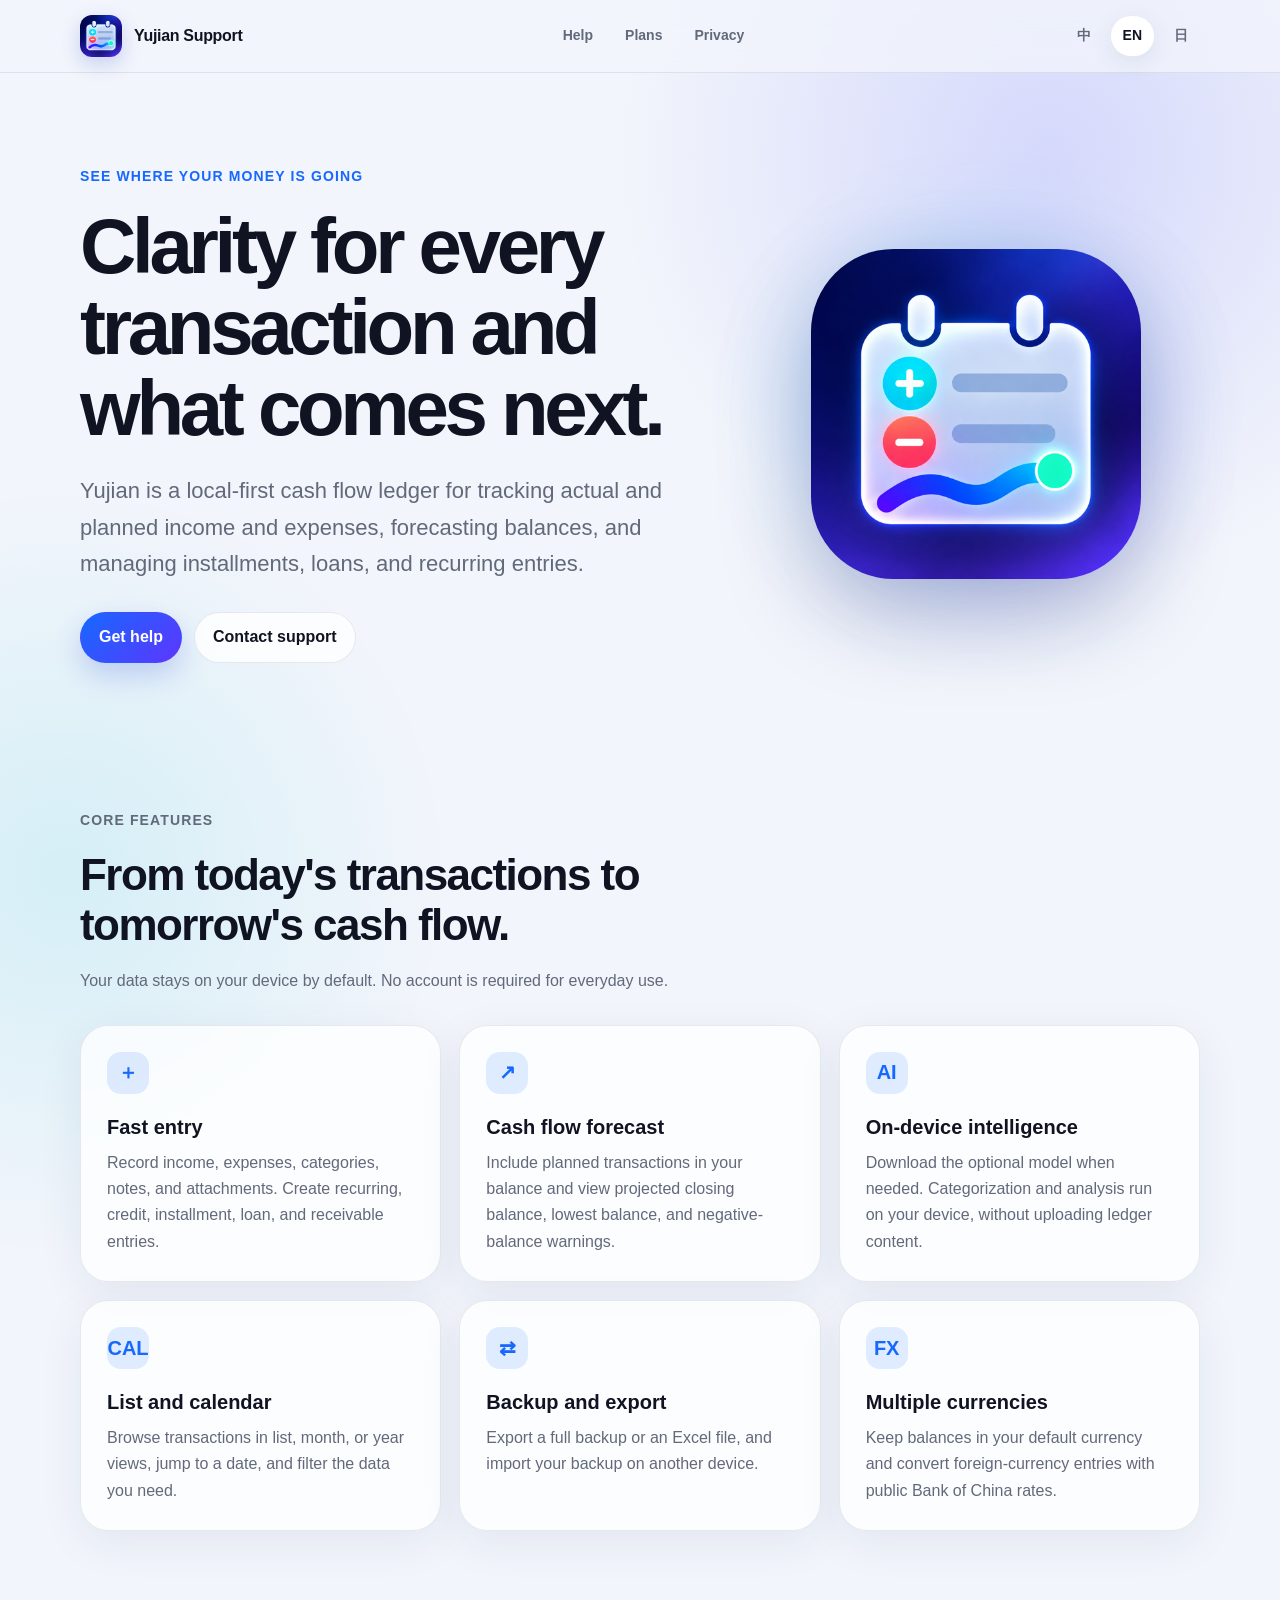
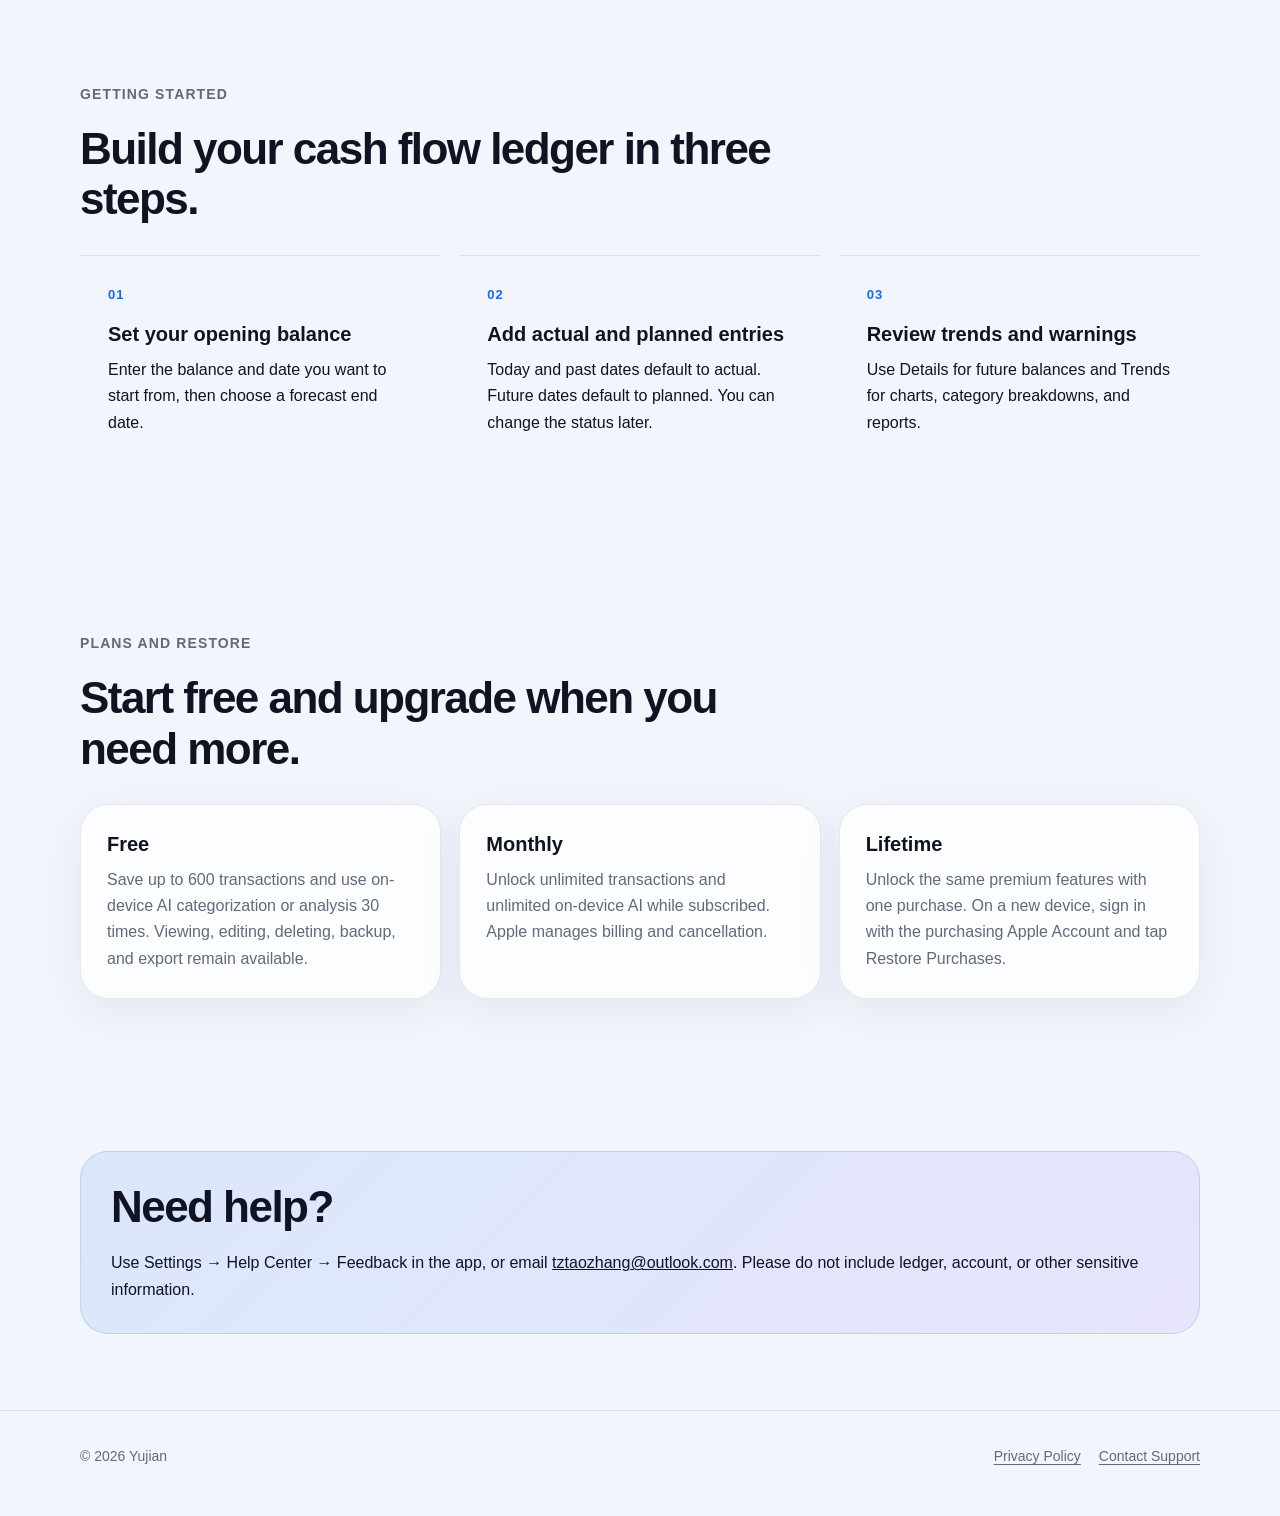
==== en/index.html @ 29faec28 "Add English support pages" ====
<!doctype html>
<html lang="en">
<head>
  <meta charset="utf-8"><meta name="viewport" content="width=device-width, initial-scale=1">
  <meta name="description" content="Official support for Yujian, a local-first cash flow and budgeting app.">
  <title>Yujian · Official Support</title><link rel="icon" href="../assets/app-icon.png"><link rel="stylesheet" href="../styles.css">
</head>
<body>
  <header class="site-header"><nav class="nav shell" aria-label="Main navigation"><a class="brand" href="index.html"><img src="../assets/app-icon.png" alt="Yujian app icon"><span>Yujian Support</span></a><div class="nav-links"><a href="#help">Help</a><a href="#purchase">Plans</a><a href="privacy.html">Privacy</a></div><div class="language-links" aria-label="Language"><a href="../index.html">中</a><a href="index.html" aria-current="page">EN</a><a href="../ja/index.html">日</a></div></nav></header>
  <main>
    <section class="hero shell"><div><p class="eyebrow">See where your money is going</p><h1>Clarity for every transaction and what comes next.</h1><p class="lead">Yujian is a local-first cash flow ledger for tracking actual and planned income and expenses, forecasting balances, and managing installments, loans, and recurring entries.</p><div class="actions"><a class="button" href="#help">Get help</a><a class="button secondary" href="mailto:tztaozhang@outlook.com">Contact support</a></div></div><div class="hero-art" aria-hidden="true"><img src="../assets/app-icon.png" alt=""></div></section>
    <section class="section shell" id="help"><div class="section-heading"><p class="eyebrow">Core features</p><h2>From today's transactions to tomorrow's cash flow.</h2><p>Your data stays on your device by default. No account is required for everyday use.</p></div><div class="grid">
      <article class="card"><div class="icon">＋</div><h3>Fast entry</h3><p>Record income, expenses, categories, notes, and attachments. Create recurring, credit, installment, loan, and receivable entries.</p></article>
      <article class="card"><div class="icon">↗</div><h3>Cash flow forecast</h3><p>Include planned transactions in your balance and view projected closing balance, lowest balance, and negative-balance warnings.</p></article>
      <article class="card"><div class="icon">AI</div><h3>On-device intelligence</h3><p>Download the optional model when needed. Categorization and analysis run on your device, without uploading ledger content.</p></article>
      <article class="card"><div class="icon">CAL</div><h3>List and calendar</h3><p>Browse transactions in list, month, or year views, jump to a date, and filter the data you need.</p></article>
      <article class="card"><div class="icon">⇄</div><h3>Backup and export</h3><p>Export a full backup or an Excel file, and import your backup on another device.</p></article>
      <article class="card"><div class="icon">FX</div><h3>Multiple currencies</h3><p>Keep balances in your default currency and convert foreign-currency entries with public Bank of China rates.</p></article>
    </div></section>
    <section class="section shell"><div class="section-heading"><p class="eyebrow">Getting started</p><h2>Build your cash flow ledger in three steps.</h2></div><div class="steps"><article class="step"><h3>Set your opening balance</h3><p>Enter the balance and date you want to start from, then choose a forecast end date.</p></article><article class="step"><h3>Add actual and planned entries</h3><p>Today and past dates default to actual. Future dates default to planned. You can change the status later.</p></article><article class="step"><h3>Review trends and warnings</h3><p>Use Details for future balances and Trends for charts, category breakdowns, and reports.</p></article></div></section>
    <section class="section shell" id="purchase"><div class="section-heading"><p class="eyebrow">Plans and restore</p><h2>Start free and upgrade when you need more.</h2></div><div class="grid"><article class="card"><h3>Free</h3><p>Save up to 600 transactions and use on-device AI categorization or analysis 30 times. Viewing, editing, deleting, backup, and export remain available.</p></article><article class="card"><h3>Monthly</h3><p>Unlock unlimited transactions and unlimited on-device AI while subscribed. Apple manages billing and cancellation.</p></article><article class="card"><h3>Lifetime</h3><p>Unlock the same premium features with one purchase. On a new device, sign in with the purchasing Apple Account and tap Restore Purchases.</p></article></div></section>
    <section class="section shell"><div class="notice"><h2>Need help?</h2><p>Use Settings → Help Center → Feedback in the app, or email <a href="mailto:tztaozhang@outlook.com">tztaozhang@outlook.com</a>. Please do not include ledger, account, or other sensitive information.</p></div></section>
  </main>
  <footer class="site-footer"><div class="footer-row shell"><span>© 2026 Yujian</span><div class="footer-links"><a href="privacy.html">Privacy Policy</a><a href="mailto:tztaozhang@outlook.com">Contact Support</a></div></div></footer>
</body></html>
---- styles.css ----
:root {
  color-scheme: light dark;
  --ink: #101321;
  --muted: #62697a;
  --surface: rgba(255, 255, 255, 0.78);
  --surface-strong: #ffffff;
  --line: rgba(31, 49, 91, 0.1);
  --blue: #1668ff;
  --violet: #5e36ff;
  --cyan: #00bfd6;
  --wash: #f2f5fb;
  --shadow: 0 20px 70px rgba(20, 46, 115, 0.12);
  --radius: 28px;
}

* { box-sizing: border-box; }

html { scroll-behavior: smooth; }

body {
  margin: 0;
  min-width: 320px;
  color: var(--ink);
  background:
    radial-gradient(circle at 82% 5%, rgba(68, 75, 255, 0.17), transparent 27rem),
    radial-gradient(circle at 5% 28%, rgba(0, 191, 214, 0.12), transparent 24rem),
    var(--wash);
  font-family: -apple-system, BlinkMacSystemFont, "SF Pro Text", "PingFang SC", "Hiragino Sans", "Helvetica Neue", Arial, sans-serif;
  line-height: 1.65;
  -webkit-font-smoothing: antialiased;
}

a { color: inherit; }

.shell {
  width: min(1120px, calc(100% - 40px));
  margin: 0 auto;
}

.site-header {
  position: sticky;
  z-index: 10;
  top: 0;
  border-bottom: 1px solid var(--line);
  background: color-mix(in srgb, var(--wash) 78%, transparent);
  backdrop-filter: blur(24px) saturate(150%);
  -webkit-backdrop-filter: blur(24px) saturate(150%);
}

.nav {
  min-height: 72px;
  display: flex;
  align-items: center;
  justify-content: space-between;
  gap: 20px;
}

.brand {
  display: inline-flex;
  align-items: center;
  gap: 12px;
  text-decoration: none;
  font-weight: 750;
  letter-spacing: -0.02em;
}

.brand img {
  width: 42px;
  height: 42px;
  border-radius: 12px;
  box-shadow: 0 7px 20px rgba(28, 55, 180, 0.2);
}

.nav-links, .language-links {
  display: flex;
  align-items: center;
  gap: 8px;
}

.nav-links a, .language-links a {
  padding: 8px 12px;
  border-radius: 999px;
  color: var(--muted);
  font-size: 14px;
  font-weight: 650;
  text-decoration: none;
}

.nav-links a:hover, .nav-links a:focus-visible,
.language-links a:hover, .language-links a:focus-visible,
.language-links a[aria-current="page"] {
  color: var(--ink);
  background: var(--surface-strong);
  outline: none;
  box-shadow: 0 6px 24px rgba(22, 37, 84, 0.09);
}

.hero {
  display: grid;
  grid-template-columns: minmax(0, 1.15fr) minmax(300px, 0.85fr);
  align-items: center;
  gap: 64px;
  min-height: 650px;
  padding: 92px 0 70px;
}

.eyebrow {
  margin: 0 0 18px;
  color: var(--blue);
  font-size: 14px;
  font-weight: 760;
  letter-spacing: 0.08em;
  text-transform: uppercase;
}

h1, h2, h3, p { margin-top: 0; }

h1 {
  max-width: 760px;
  margin-bottom: 24px;
  font-size: clamp(44px, 7vw, 78px);
  line-height: 1.04;
  letter-spacing: -0.055em;
}

h2 {
  margin-bottom: 18px;
  font-size: clamp(30px, 4vw, 44px);
  line-height: 1.14;
  letter-spacing: -0.035em;
}

h3 {
  margin-bottom: 10px;
  font-size: 20px;
  line-height: 1.3;
}

.lead {
  max-width: 660px;
  margin-bottom: 30px;
  color: var(--muted);
  font-size: clamp(18px, 2.1vw, 22px);
}

.actions {
  display: flex;
  flex-wrap: wrap;
  gap: 12px;
}

.button {
  display: inline-flex;
  min-height: 48px;
  align-items: center;
  justify-content: center;
  padding: 11px 18px;
  border: 1px solid transparent;
  border-radius: 999px;
  background: linear-gradient(135deg, var(--blue), var(--violet));
  color: #fff;
  font-weight: 720;
  text-decoration: none;
  box-shadow: 0 12px 28px rgba(42, 72, 220, 0.22);
}

.button.secondary {
  border-color: var(--line);
  background: var(--surface);
  color: var(--ink);
  box-shadow: none;
}

.hero-art {
  position: relative;
  display: grid;
  place-items: center;
  min-height: 380px;
}

.hero-art::before {
  position: absolute;
  width: 330px;
  height: 330px;
  border-radius: 50%;
  background: linear-gradient(135deg, rgba(0, 207, 227, 0.55), rgba(71, 50, 255, 0.66));
  filter: blur(54px);
  content: "";
  opacity: 0.43;
}

.hero-art img {
  position: relative;
  width: min(330px, 74vw);
  border-radius: 25%;
  box-shadow: 0 34px 90px rgba(18, 36, 115, 0.28);
}

.section { padding: 76px 0; }

.section-heading {
  max-width: 700px;
  margin-bottom: 30px;
}

.section-heading p { color: var(--muted); }

.grid {
  display: grid;
  grid-template-columns: repeat(3, minmax(0, 1fr));
  gap: 18px;
}

.card {
  min-height: 190px;
  padding: 26px;
  border: 1px solid var(--line);
  border-radius: var(--radius);
  background: var(--surface);
  box-shadow: 0 12px 45px rgba(27, 44, 97, 0.07);
}

.card p, .card li { color: var(--muted); }
.card p:last-child { margin-bottom: 0; }

.icon {
  display: grid;
  width: 42px;
  height: 42px;
  place-items: center;
  margin-bottom: 20px;
  border-radius: 14px;
  background: color-mix(in srgb, var(--blue) 12%, transparent);
  color: var(--blue);
  font-size: 20px;
  font-weight: 800;
}

.steps {
  display: grid;
  grid-template-columns: repeat(3, minmax(0, 1fr));
  gap: 18px;
  counter-reset: step;
}

.step {
  position: relative;
  padding: 28px;
  border-top: 1px solid var(--line);
  counter-increment: step;
}

.step::before {
  display: block;
  margin-bottom: 16px;
  color: var(--blue);
  font-size: 13px;
  font-weight: 800;
  letter-spacing: 0.08em;
  content: "0" counter(step);
}

.notice {
  padding: 30px;
  border: 1px solid rgba(22, 104, 255, 0.18);
  border-radius: var(--radius);
  background: linear-gradient(135deg, rgba(22, 104, 255, 0.1), rgba(94, 54, 255, 0.08));
}

.notice p:last-child { margin-bottom: 0; }

.legal {
  max-width: 780px;
  padding: 72px 0 96px;
}

.legal .meta {
  margin-bottom: 40px;
  color: var(--muted);
}

.legal section {
  padding: 24px 0;
  border-top: 1px solid var(--line);
}

.legal ul { padding-left: 1.25rem; }
.legal li { margin: 8px 0; }

.site-footer {
  padding: 34px 0 48px;
  border-top: 1px solid var(--line);
  color: var(--muted);
  font-size: 14px;
}

.footer-row {
  display: flex;
  align-items: center;
  justify-content: space-between;
  gap: 20px;
}

.footer-links {
  display: flex;
  flex-wrap: wrap;
  gap: 18px;
}

.footer-links a { text-underline-offset: 3px; }

@media (max-width: 820px) {
  .shell { width: min(100% - 28px, 720px); }
  .nav-links { display: none; }
  .hero { grid-template-columns: 1fr; gap: 24px; min-height: auto; padding-top: 68px; }
  .hero-art { min-height: 330px; order: -1; }
  .hero-art img { width: min(250px, 66vw); }
  .grid, .steps { grid-template-columns: 1fr; }
  .section { padding: 58px 0; }
}

@media (max-width: 520px) {
  .brand span { display: none; }
  .language-links a { padding-inline: 9px; }
  h1 { font-size: 43px; }
  .card, .notice { padding: 22px; border-radius: 24px; }
  .footer-row { align-items: flex-start; flex-direction: column; }
}

@media (prefers-color-scheme: dark) {
  :root {
    --ink: #f3f5fb;
    --muted: #a9afc0;
    --surface: rgba(25, 28, 39, 0.82);
    --surface-strong: #232633;
    --line: rgba(220, 228, 255, 0.11);
    --wash: #0d0f17;
    --shadow: 0 20px 70px rgba(0, 0, 0, 0.25);
  }
  .hero-art img { box-shadow: 0 34px 90px rgba(0, 0, 0, 0.48); }
}

@media (prefers-reduced-motion: reduce) {
  html { scroll-behavior: auto; }
  *, *::before, *::after { animation-duration: 0.01ms !important; animation-iteration-count: 1 !important; transition-duration: 0.01ms !important; }
}
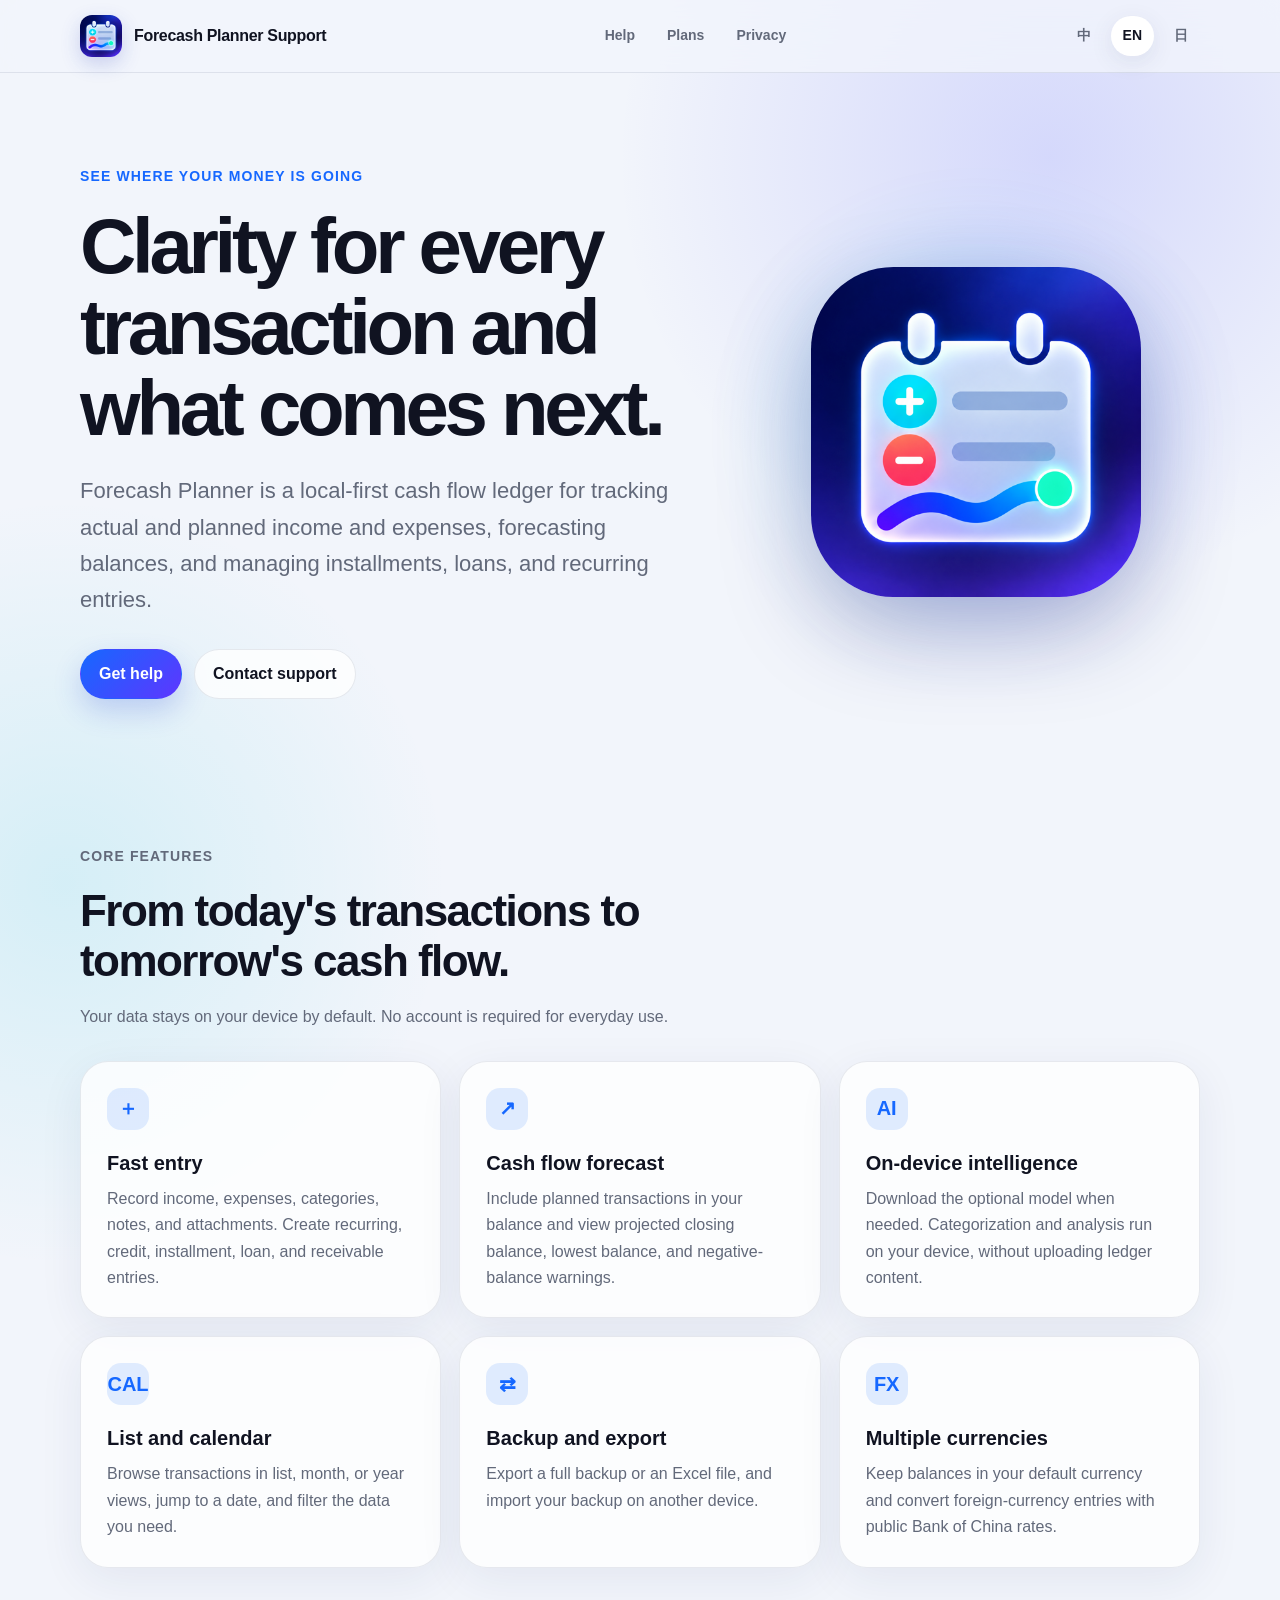
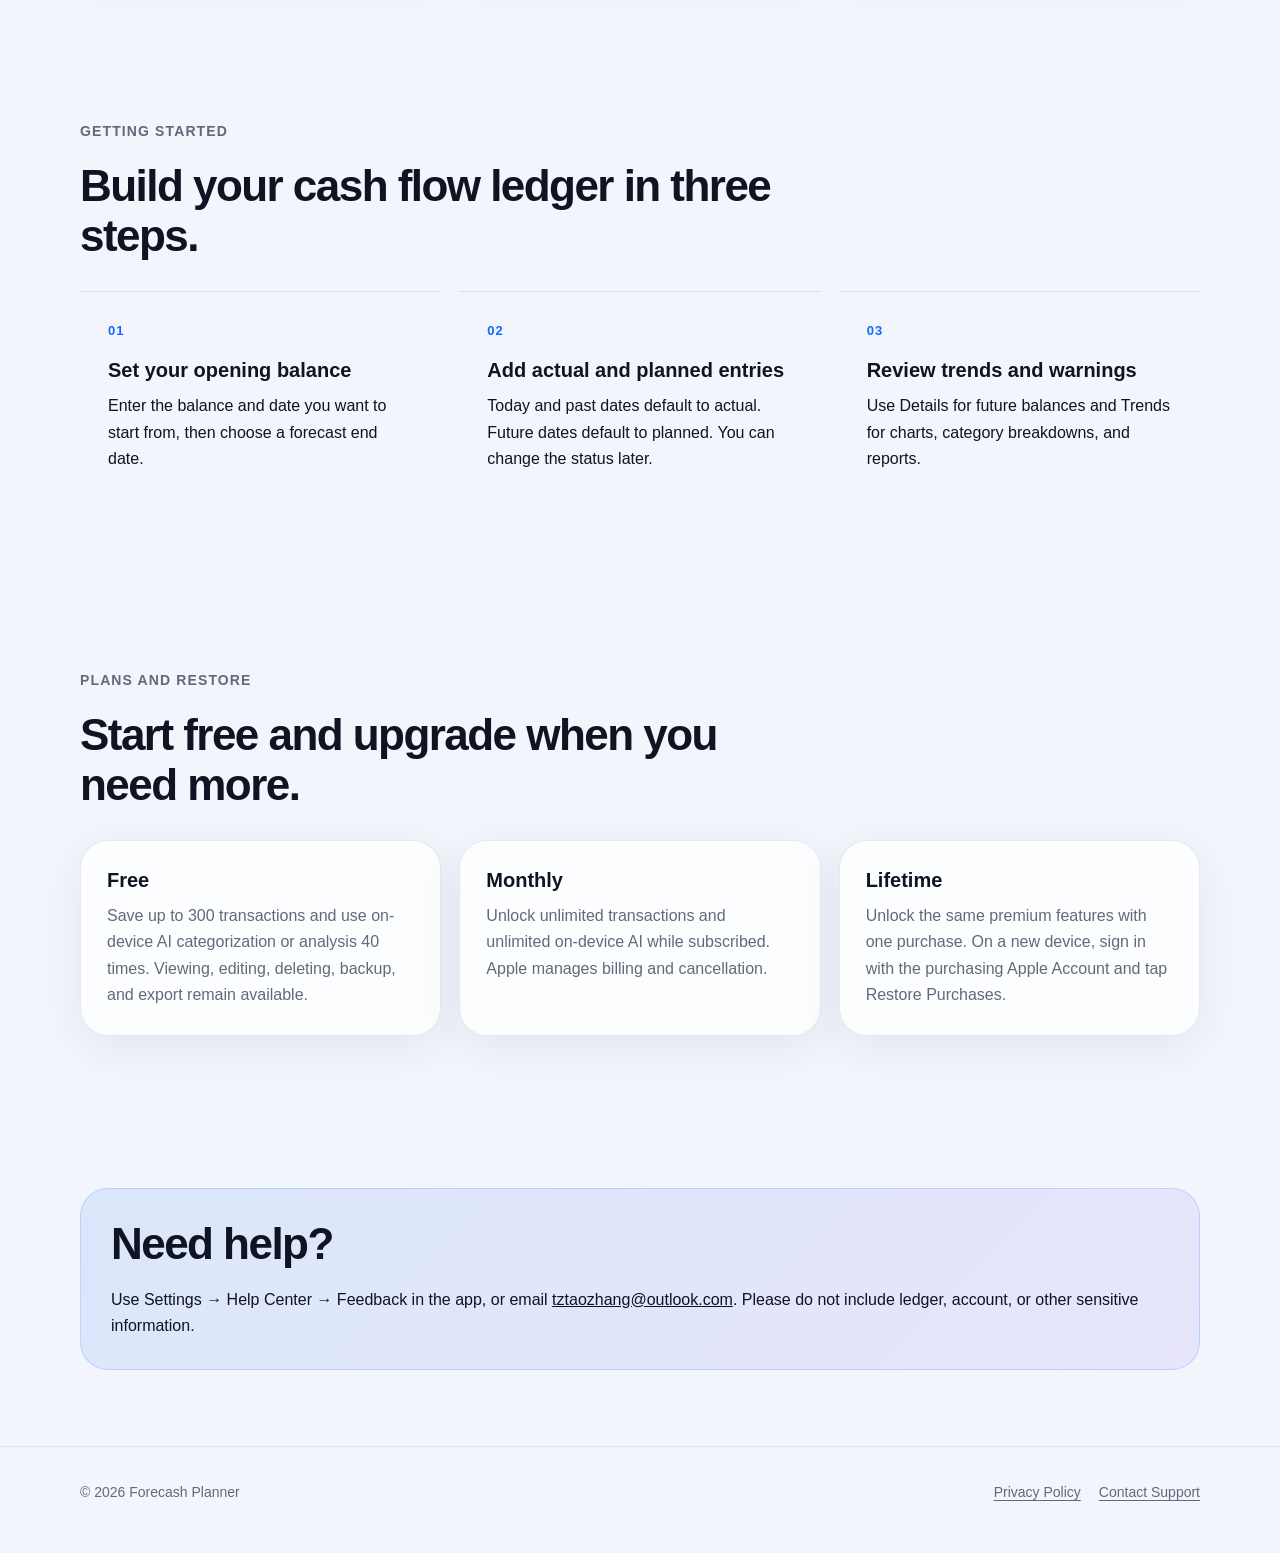
==== commit 01f9bc2a: "Align support site with Forecash Planner and 300/40 free allowance" ====
--- a/en/index.html
+++ b/en/index.html
@@ -2,13 +2,13 @@
 <html lang="en">
 <head>
   <meta charset="utf-8"><meta name="viewport" content="width=device-width, initial-scale=1">
-  <meta name="description" content="Official support for Yujian, a local-first cash flow and budgeting app.">
-  <title>Yujian · Official Support</title><link rel="icon" href="../assets/app-icon.png"><link rel="stylesheet" href="../styles.css">
+  <meta name="description" content="Official support for Forecash Planner, a local-first cash flow and budgeting app.">
+  <title>Forecash Planner · Official Support</title><link rel="icon" href="../assets/app-icon.png"><link rel="stylesheet" href="../styles.css">
 </head>
 <body>
-  <header class="site-header"><nav class="nav shell" aria-label="Main navigation"><a class="brand" href="index.html"><img src="../assets/app-icon.png" alt="Yujian app icon"><span>Yujian Support</span></a><div class="nav-links"><a href="#help">Help</a><a href="#purchase">Plans</a><a href="privacy.html">Privacy</a></div><div class="language-links" aria-label="Language"><a href="../index.html">中</a><a href="index.html" aria-current="page">EN</a><a href="../ja/index.html">日</a></div></nav></header>
+  <header class="site-header"><nav class="nav shell" aria-label="Main navigation"><a class="brand" href="index.html"><img src="../assets/app-icon.png" alt="Forecash Planner app icon"><span>Forecash Planner Support</span></a><div class="nav-links"><a href="#help">Help</a><a href="#purchase">Plans</a><a href="privacy.html">Privacy</a></div><div class="language-links" aria-label="Language"><a href="../index.html">中</a><a href="index.html" aria-current="page">EN</a><a href="../ja/index.html">日</a></div></nav></header>
   <main>
-    <section class="hero shell"><div><p class="eyebrow">See where your money is going</p><h1>Clarity for every transaction and what comes next.</h1><p class="lead">Yujian is a local-first cash flow ledger for tracking actual and planned income and expenses, forecasting balances, and managing installments, loans, and recurring entries.</p><div class="actions"><a class="button" href="#help">Get help</a><a class="button secondary" href="mailto:tztaozhang@outlook.com">Contact support</a></div></div><div class="hero-art" aria-hidden="true"><img src="../assets/app-icon.png" alt=""></div></section>
+    <section class="hero shell"><div><p class="eyebrow">See where your money is going</p><h1>Clarity for every transaction and what comes next.</h1><p class="lead">Forecash Planner is a local-first cash flow ledger for tracking actual and planned income and expenses, forecasting balances, and managing installments, loans, and recurring entries.</p><div class="actions"><a class="button" href="#help">Get help</a><a class="button secondary" href="mailto:tztaozhang@outlook.com">Contact support</a></div></div><div class="hero-art" aria-hidden="true"><img src="../assets/app-icon.png" alt=""></div></section>
     <section class="section shell" id="help"><div class="section-heading"><p class="eyebrow">Core features</p><h2>From today's transactions to tomorrow's cash flow.</h2><p>Your data stays on your device by default. No account is required for everyday use.</p></div><div class="grid">
       <article class="card"><div class="icon">＋</div><h3>Fast entry</h3><p>Record income, expenses, categories, notes, and attachments. Create recurring, credit, installment, loan, and receivable entries.</p></article>
       <article class="card"><div class="icon">↗</div><h3>Cash flow forecast</h3><p>Include planned transactions in your balance and view projected closing balance, lowest balance, and negative-balance warnings.</p></article>
@@ -18,8 +18,8 @@
       <article class="card"><div class="icon">FX</div><h3>Multiple currencies</h3><p>Keep balances in your default currency and convert foreign-currency entries with public Bank of China rates.</p></article>
     </div></section>
     <section class="section shell"><div class="section-heading"><p class="eyebrow">Getting started</p><h2>Build your cash flow ledger in three steps.</h2></div><div class="steps"><article class="step"><h3>Set your opening balance</h3><p>Enter the balance and date you want to start from, then choose a forecast end date.</p></article><article class="step"><h3>Add actual and planned entries</h3><p>Today and past dates default to actual. Future dates default to planned. You can change the status later.</p></article><article class="step"><h3>Review trends and warnings</h3><p>Use Details for future balances and Trends for charts, category breakdowns, and reports.</p></article></div></section>
-    <section class="section shell" id="purchase"><div class="section-heading"><p class="eyebrow">Plans and restore</p><h2>Start free and upgrade when you need more.</h2></div><div class="grid"><article class="card"><h3>Free</h3><p>Save up to 600 transactions and use on-device AI categorization or analysis 30 times. Viewing, editing, deleting, backup, and export remain available.</p></article><article class="card"><h3>Monthly</h3><p>Unlock unlimited transactions and unlimited on-device AI while subscribed. Apple manages billing and cancellation.</p></article><article class="card"><h3>Lifetime</h3><p>Unlock the same premium features with one purchase. On a new device, sign in with the purchasing Apple Account and tap Restore Purchases.</p></article></div></section>
+    <section class="section shell" id="purchase"><div class="section-heading"><p class="eyebrow">Plans and restore</p><h2>Start free and upgrade when you need more.</h2></div><div class="grid"><article class="card"><h3>Free</h3><p>Save up to 300 transactions and use on-device AI categorization or analysis 40 times. Viewing, editing, deleting, backup, and export remain available.</p></article><article class="card"><h3>Monthly</h3><p>Unlock unlimited transactions and unlimited on-device AI while subscribed. Apple manages billing and cancellation.</p></article><article class="card"><h3>Lifetime</h3><p>Unlock the same premium features with one purchase. On a new device, sign in with the purchasing Apple Account and tap Restore Purchases.</p></article></div></section>
     <section class="section shell"><div class="notice"><h2>Need help?</h2><p>Use Settings → Help Center → Feedback in the app, or email <a href="mailto:tztaozhang@outlook.com">tztaozhang@outlook.com</a>. Please do not include ledger, account, or other sensitive information.</p></div></section>
   </main>
-  <footer class="site-footer"><div class="footer-row shell"><span>© 2026 Yujian</span><div class="footer-links"><a href="privacy.html">Privacy Policy</a><a href="mailto:tztaozhang@outlook.com">Contact Support</a></div></div></footer>
+  <footer class="site-footer"><div class="footer-row shell"><span>© 2026 Forecash Planner</span><div class="footer-links"><a href="privacy.html">Privacy Policy</a><a href="mailto:tztaozhang@outlook.com">Contact Support</a></div></div></footer>
 </body></html>
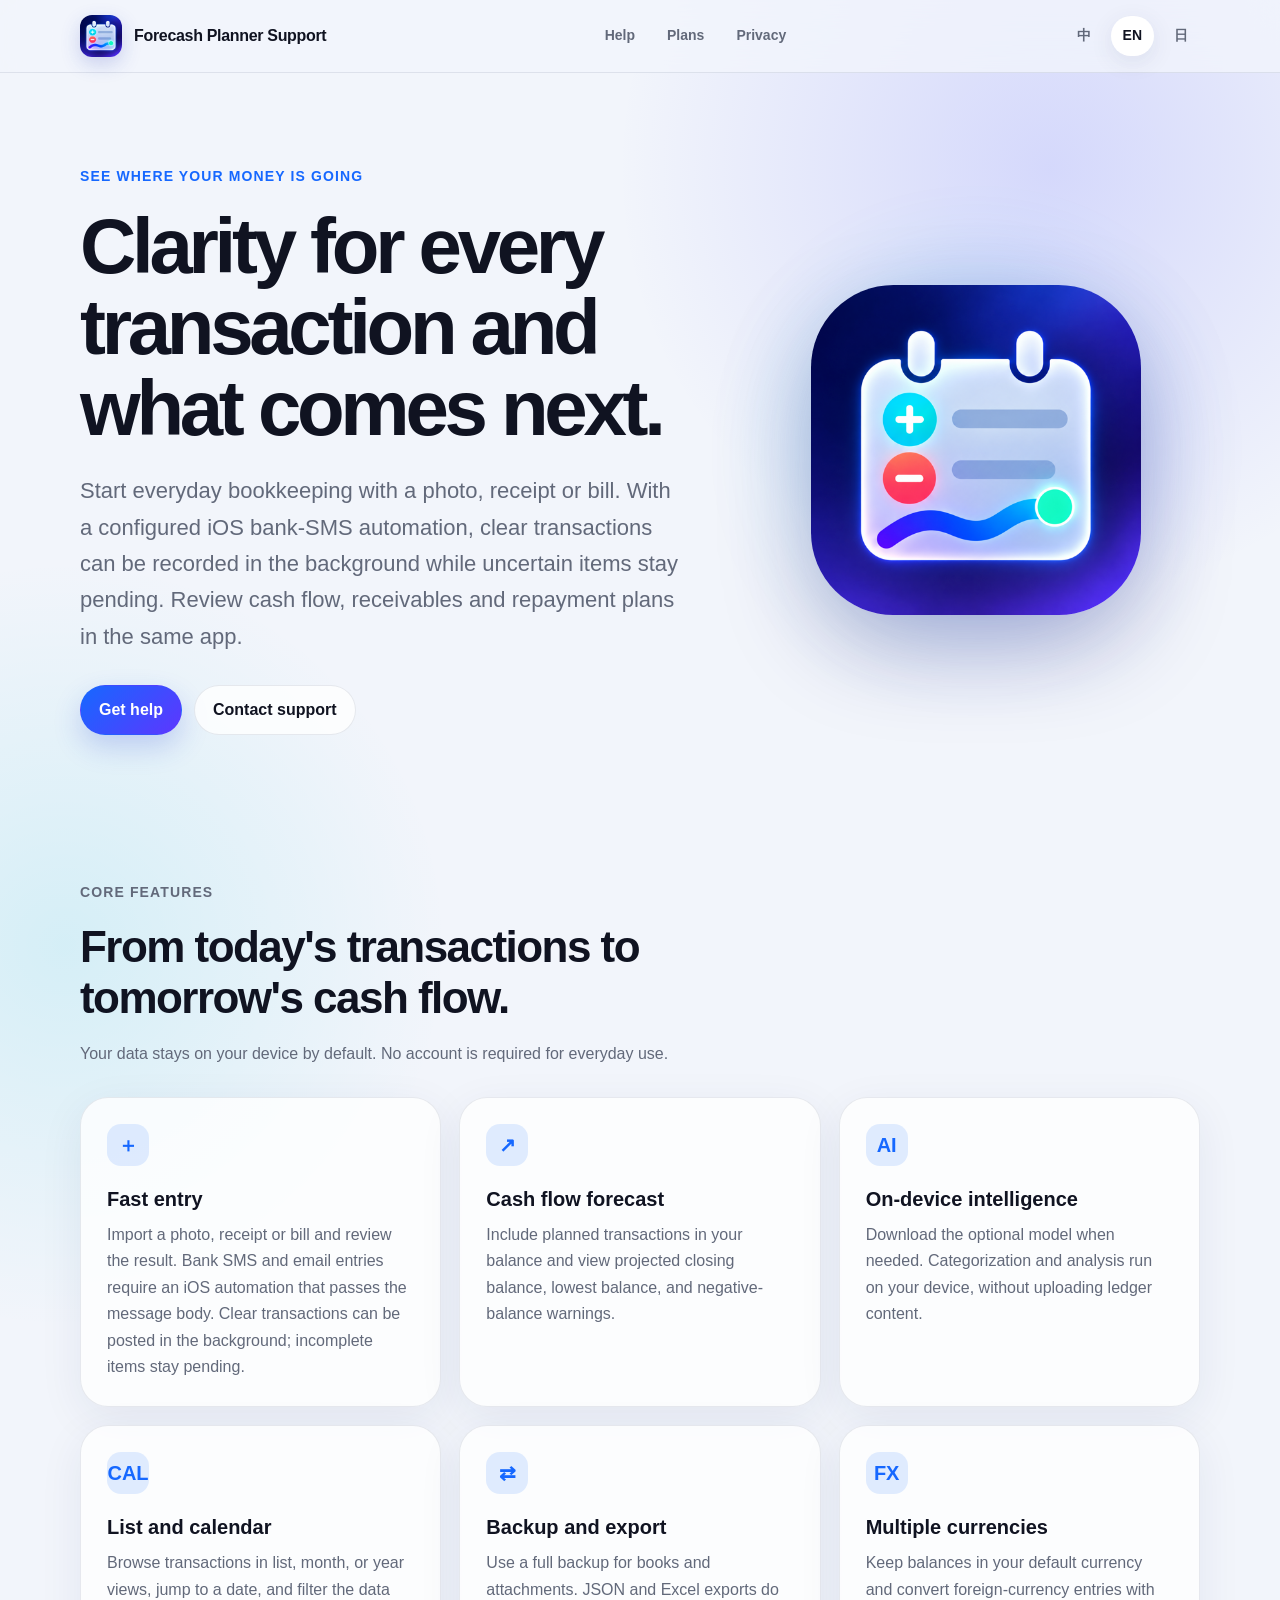
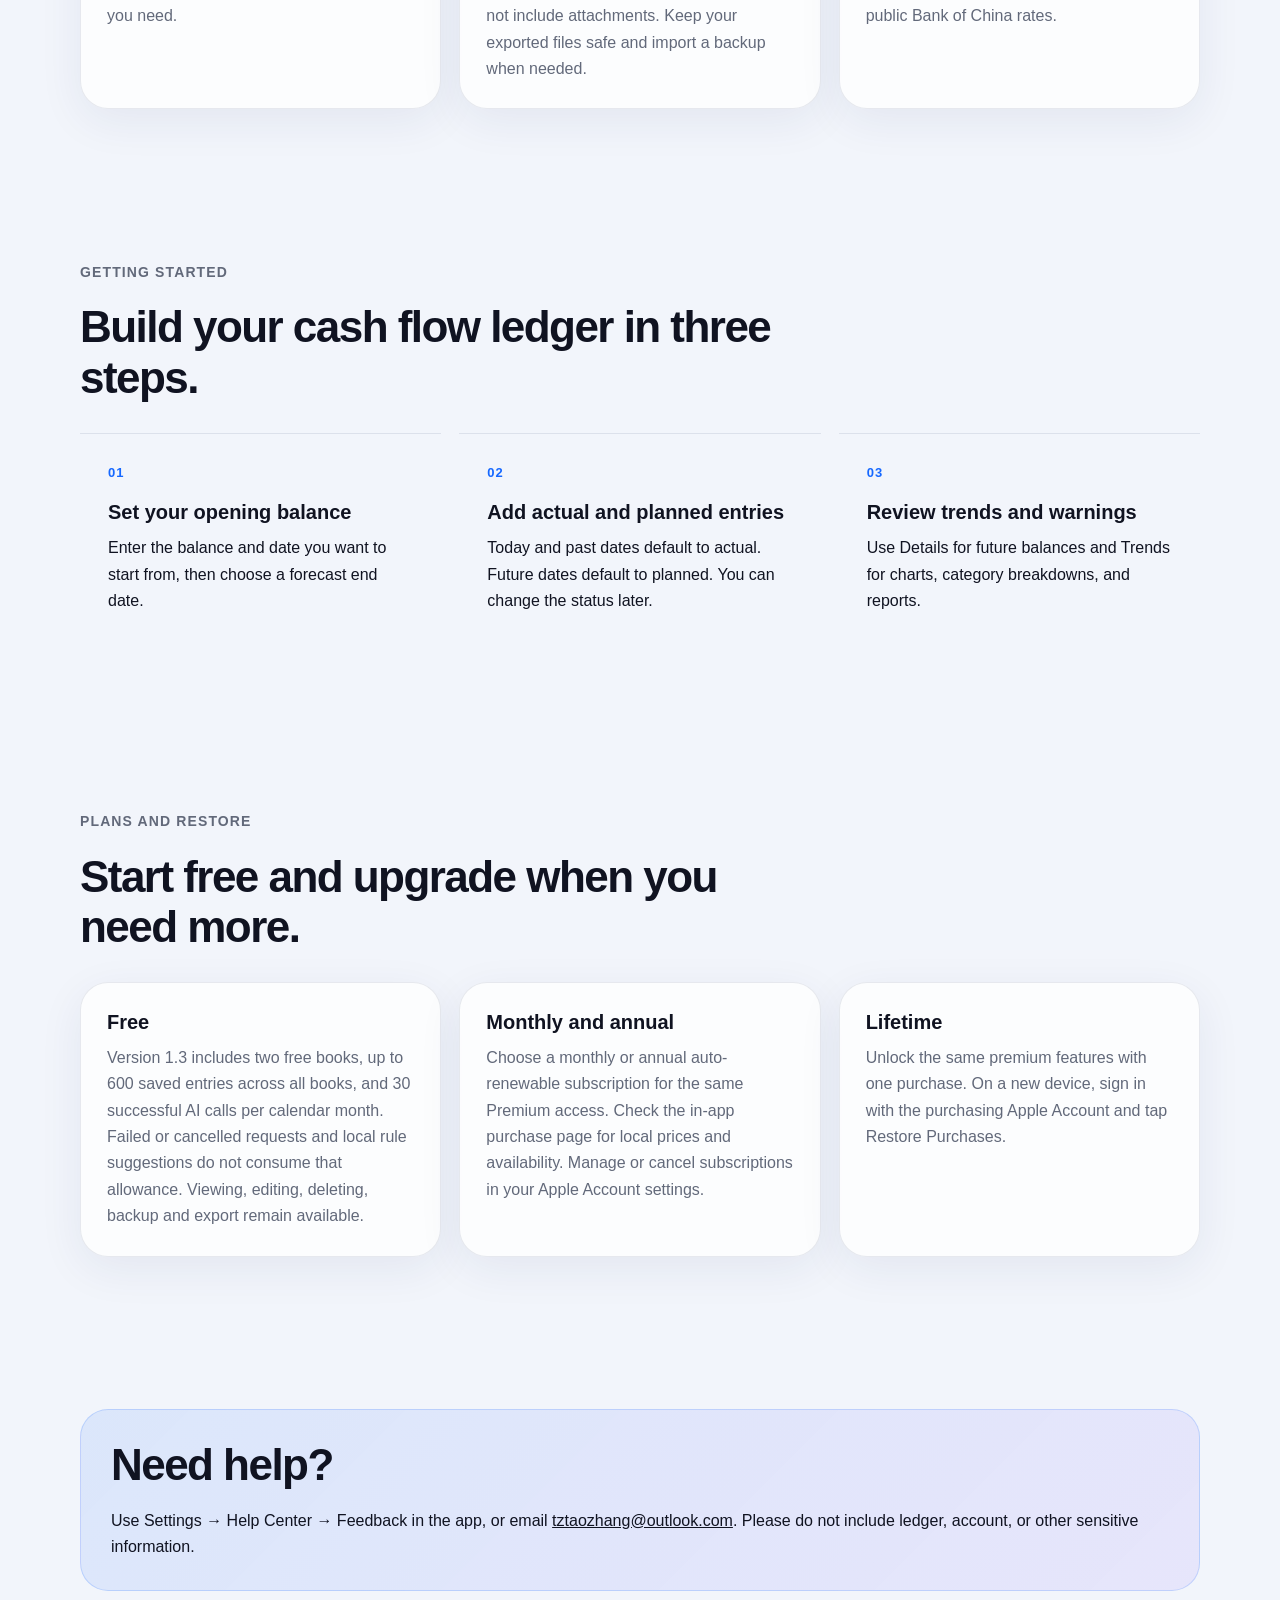
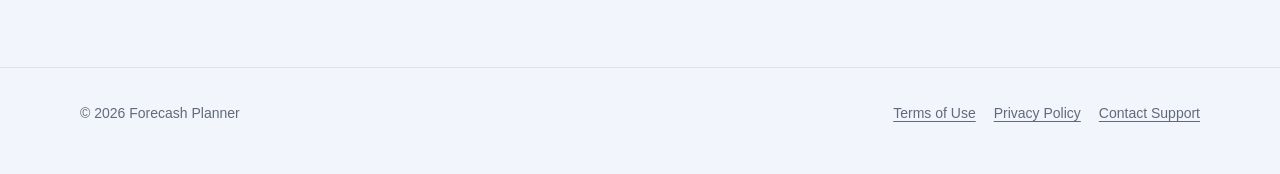
==== commit 9e72a118: "Update support and privacy information for YuJian 1.3" ====
--- a/en/index.html
+++ b/en/index.html
@@ -8,18 +8,18 @@
 <body>
   <header class="site-header"><nav class="nav shell" aria-label="Main navigation"><a class="brand" href="index.html"><img src="../assets/app-icon.png" alt="Forecash Planner app icon"><span>Forecash Planner Support</span></a><div class="nav-links"><a href="#help">Help</a><a href="#purchase">Plans</a><a href="privacy.html">Privacy</a></div><div class="language-links" aria-label="Language"><a href="../index.html">中</a><a href="index.html" aria-current="page">EN</a><a href="../ja/index.html">日</a></div></nav></header>
   <main>
-    <section class="hero shell"><div><p class="eyebrow">See where your money is going</p><h1>Clarity for every transaction and what comes next.</h1><p class="lead">Forecash Planner is a local-first cash flow ledger for tracking actual and planned income and expenses, forecasting balances, and managing installments, loans, and recurring entries.</p><div class="actions"><a class="button" href="#help">Get help</a><a class="button secondary" href="mailto:tztaozhang@outlook.com">Contact support</a></div></div><div class="hero-art" aria-hidden="true"><img src="../assets/app-icon.png" alt=""></div></section>
+    <section class="hero shell"><div><p class="eyebrow">See where your money is going</p><h1>Clarity for every transaction and what comes next.</h1><p class="lead">Start everyday bookkeeping with a photo, receipt or bill. With a configured iOS bank-SMS automation, clear transactions can be recorded in the background while uncertain items stay pending. Review cash flow, receivables and repayment plans in the same app.</p><div class="actions"><a class="button" href="#help">Get help</a><a class="button secondary" href="mailto:tztaozhang@outlook.com">Contact support</a></div></div><div class="hero-art" aria-hidden="true"><img src="../assets/app-icon.png" alt=""></div></section>
     <section class="section shell" id="help"><div class="section-heading"><p class="eyebrow">Core features</p><h2>From today's transactions to tomorrow's cash flow.</h2><p>Your data stays on your device by default. No account is required for everyday use.</p></div><div class="grid">
-      <article class="card"><div class="icon">＋</div><h3>Fast entry</h3><p>Record income, expenses, categories, notes, and attachments. Create recurring, credit, installment, loan, and receivable entries.</p></article>
+      <article class="card"><div class="icon">＋</div><h3>Fast entry</h3><p>Import a photo, receipt or bill and review the result. Bank SMS and email entries require an iOS automation that passes the message body. Clear transactions can be posted in the background; incomplete items stay pending.</p></article>
       <article class="card"><div class="icon">↗</div><h3>Cash flow forecast</h3><p>Include planned transactions in your balance and view projected closing balance, lowest balance, and negative-balance warnings.</p></article>
       <article class="card"><div class="icon">AI</div><h3>On-device intelligence</h3><p>Download the optional model when needed. Categorization and analysis run on your device, without uploading ledger content.</p></article>
       <article class="card"><div class="icon">CAL</div><h3>List and calendar</h3><p>Browse transactions in list, month, or year views, jump to a date, and filter the data you need.</p></article>
-      <article class="card"><div class="icon">⇄</div><h3>Backup and export</h3><p>Export a full backup or an Excel file, and import your backup on another device.</p></article>
+      <article class="card"><div class="icon">⇄</div><h3>Backup and export</h3><p>Use a full backup for books and attachments. JSON and Excel exports do not include attachments. Keep your exported files safe and import a backup when needed.</p></article>
       <article class="card"><div class="icon">FX</div><h3>Multiple currencies</h3><p>Keep balances in your default currency and convert foreign-currency entries with public Bank of China rates.</p></article>
     </div></section>
     <section class="section shell"><div class="section-heading"><p class="eyebrow">Getting started</p><h2>Build your cash flow ledger in three steps.</h2></div><div class="steps"><article class="step"><h3>Set your opening balance</h3><p>Enter the balance and date you want to start from, then choose a forecast end date.</p></article><article class="step"><h3>Add actual and planned entries</h3><p>Today and past dates default to actual. Future dates default to planned. You can change the status later.</p></article><article class="step"><h3>Review trends and warnings</h3><p>Use Details for future balances and Trends for charts, category breakdowns, and reports.</p></article></div></section>
-    <section class="section shell" id="purchase"><div class="section-heading"><p class="eyebrow">Plans and restore</p><h2>Start free and upgrade when you need more.</h2></div><div class="grid"><article class="card"><h3>Free</h3><p>Save up to 300 transactions and use on-device AI categorization or analysis 40 times. Viewing, editing, deleting, backup, and export remain available.</p></article><article class="card"><h3>Monthly</h3><p>Unlock unlimited transactions and unlimited on-device AI while subscribed. Apple manages billing and cancellation.</p></article><article class="card"><h3>Lifetime</h3><p>Unlock the same premium features with one purchase. On a new device, sign in with the purchasing Apple Account and tap Restore Purchases.</p></article></div></section>
+    <section class="section shell" id="purchase"><div class="section-heading"><p class="eyebrow">Plans and restore</p><h2>Start free and upgrade when you need more.</h2></div><div class="grid"><article class="card"><h3>Free</h3><p>Version 1.3 includes two free books, up to 600 saved entries across all books, and 30 successful AI calls per calendar month. Failed or cancelled requests and local rule suggestions do not consume that allowance. Viewing, editing, deleting, backup and export remain available.</p></article><article class="card"><h3>Monthly and annual</h3><p>Choose a monthly or annual auto-renewable subscription for the same Premium access. Check the in-app purchase page for local prices and availability. Manage or cancel subscriptions in your Apple Account settings.</p></article><article class="card"><h3>Lifetime</h3><p>Unlock the same premium features with one purchase. On a new device, sign in with the purchasing Apple Account and tap Restore Purchases.</p></article></div></section>
     <section class="section shell"><div class="notice"><h2>Need help?</h2><p>Use Settings → Help Center → Feedback in the app, or email <a href="mailto:tztaozhang@outlook.com">tztaozhang@outlook.com</a>. Please do not include ledger, account, or other sensitive information.</p></div></section>
   </main>
-  <footer class="site-footer"><div class="footer-row shell"><span>© 2026 Forecash Planner</span><div class="footer-links"><a href="privacy.html">Privacy Policy</a><a href="mailto:tztaozhang@outlook.com">Contact Support</a></div></div></footer>
+  <footer class="site-footer"><div class="footer-row shell"><span>© 2026 Forecash Planner</span><div class="footer-links"><a href="https://www.apple.com/legal/internet-services/itunes/dev/stdeula/">Terms of Use</a><a href="privacy.html">Privacy Policy</a><a href="mailto:tztaozhang@outlook.com">Contact Support</a></div></div></footer>
 </body></html>
